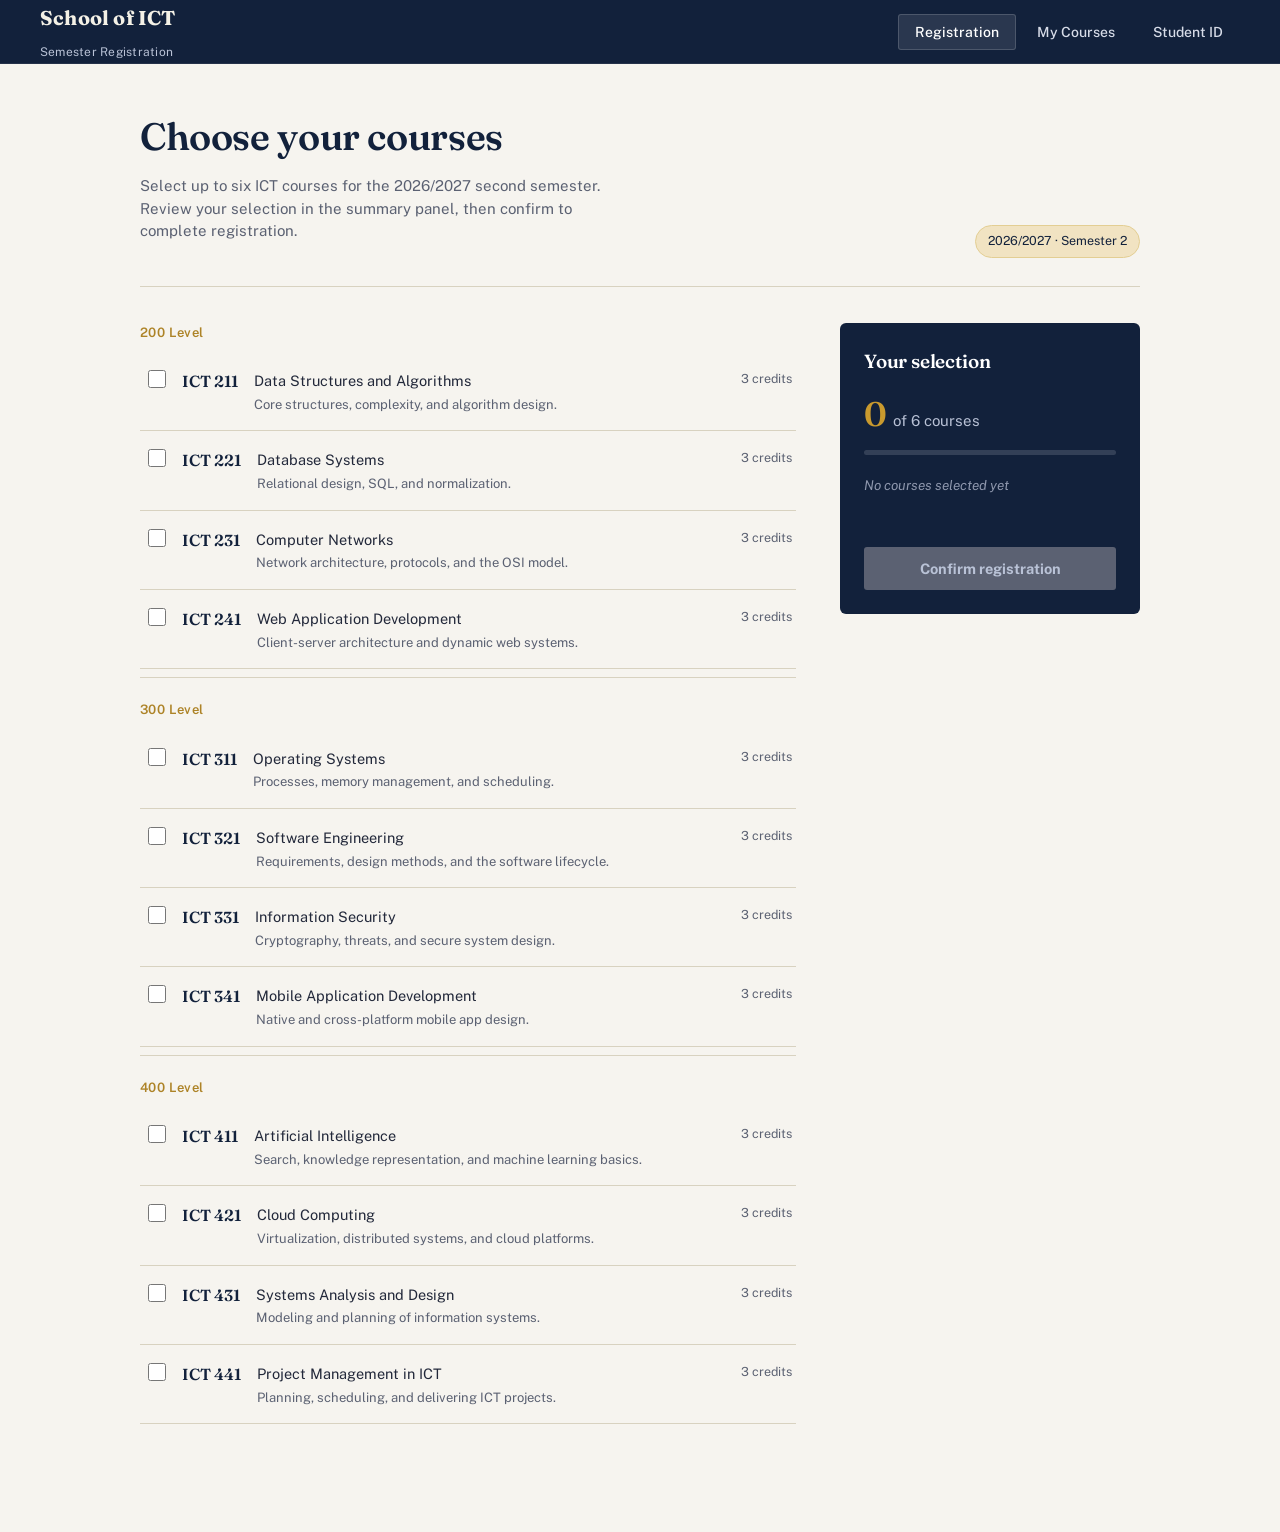
==== LAB1/register.html @ 0e57c7c4 "Add files via upload lab 1 files" ====
<!DOCTYPE html>
<html lang="en">

<head>
    <meta charset="UTF-8">
    <meta name="viewport" content="width=device-width, initial-scale=1.0">
    <title>Semester Registration · School of ICT</title>
    <link rel="preconnect" href="https://fonts.googleapis.com">
    <link rel="preconnect" href="https://fonts.gstatic.com" crossorigin>
    <link href="https://fonts.googleapis.com/css2?family=Fraunces:opsz,wght@9..144,400;9..144,500;9..144,600;9..144,700&family=Public+Sans:wght@400;500;600;700&display=swap" rel="stylesheet">
    <style>
        @import url("style.css");
    </style>
</head>

<body>

    <!-- TASKBAR -->
    <nav class="taskbar">
        <div class="brand">
            <span class="mark">School of ICT</span>
            <span class="tag">Semester Registration</span>
        </div>
        <div class="task-nav">
            <button class="task-btn active" id="navRegister" onclick="showRegistration()">Registration</button>
            <button class="task-btn" id="navCourses" onclick="openOverlay('coursesOverlay')">My Courses</button>
            <button class="task-btn" id="navStudent" onclick="openOverlay('studentOverlay')">Student ID</button>
        </div>
    </nav>

    <!-- CONFIRMATION BANNER -->
    <div class="banner" id="banner">
        <div class="banner-inner">
            <span class="banner-icon">&#10003;</span>
            <span class="banner-text" id="bannerText">Registration confirmed.</span>
            <button class="banner-close" onclick="hideBanner()" aria-label="Dismiss">&times;</button>
        </div>
    </div>

    <!-- MAIN PAGE -->
    <div class="page" id="registrationPage">
        <div class="intro">
            <div>
                <h1>Choose your courses</h1>
                <p>Select up to six ICT courses for the 2026/2027 second semester. Review your selection in the summary panel, then confirm to complete registration.</p>
            </div>
            <span class="term-pill">2026/2027 · Semester 2</span>
        </div>

        <div class="content-grid">
            <!-- COURSE LIST -->
            <div class="course-list" id="courseList">
                <!-- populated by JS -->
            </div>

            <!-- SIDEBAR -->
            <aside class="sidebar">
                <div class="summary-card">
                    <h2>Your selection</h2>
                    <div class="count-row"><span class="num" id="selCount">0</span><span class="of">of 6 courses</span></div>
                    <div class="progress-track">
                        <div class="progress-fill" id="progressFill"></div>
                    </div>
                    <ul class="selected-list" id="selectedList">
                        <li class="empty">No courses selected yet</li>
                    </ul>
                    <p class="limit-note" id="limitNote"></p>
                    <button class="confirm-btn" id="confirmBtn" disabled onclick="openConfirmOverlay()">Confirm registration</button>
                </div>
            </aside>
        </div>
    </div>

    <!-- CONFIRM-SELECTION OVERLAY -->
    <div class="overlay" id="confirmOverlay">
        <div class="overlay-panel">
            <button class="overlay-close" onclick="closeOverlay('confirmOverlay')" aria-label="Close">&times;</button>
            <div class="overlay-eyebrow">Review &amp; confirm</div>
            <h2>Are you sure about these courses?</h2>
            <p>Once confirmed, this becomes your registered course list for the semester.</p>
            <ul class="confirm-course-list" id="confirmList"></ul>
            <div class="overlay-actions">
                <button class="btn btn-ghost" onclick="closeOverlay('confirmOverlay')">Go back</button>
                <button class="btn btn-gold" onclick="finalizeRegistration()">Yes, register me</button>
            </div>
        </div>
    </div>

    <!-- REGISTERED-COURSES OVERLAY -->
    <div class="overlay" id="coursesOverlay">
        <div class="overlay-panel">
            <button class="overlay-close" onclick="closeOverlay('coursesOverlay')" aria-label="Close">&times;</button>
            <div class="overlay-eyebrow">My courses</div>
            <h2>Registered courses</h2>
            <div id="registeredCoursesBody"></div>
        </div>
    </div>

    <!-- STUDENT ID OVERLAY -->
    <div class="overlay" id="studentOverlay">
        <div class="overlay-panel">
            <button class="overlay-close" onclick="closeOverlay('studentOverlay')" aria-label="Close">&times;</button>
            <div class="overlay-eyebrow">Student ID</div>
            <div class="id-card">
                <div class="school">School of ICT &middot; 2026/2027</div>
                <div class="name">Gift Chitalu</div>
                <div class="num">Student No. 202308731</div>
                <div class="status-line" id="statusLine">
                    <span class="status-dot unreg" id="statusDot"></span>
                    <span id="statusText">Not yet registered for this semester</span>
                </div>
            </div>
            <p class="status-note" id="statusNote">Select your courses from the Registration tab, then confirm to complete registration.</p>
        </div>
    </div>

    <script src="script.js"></script>
</body>

</html>
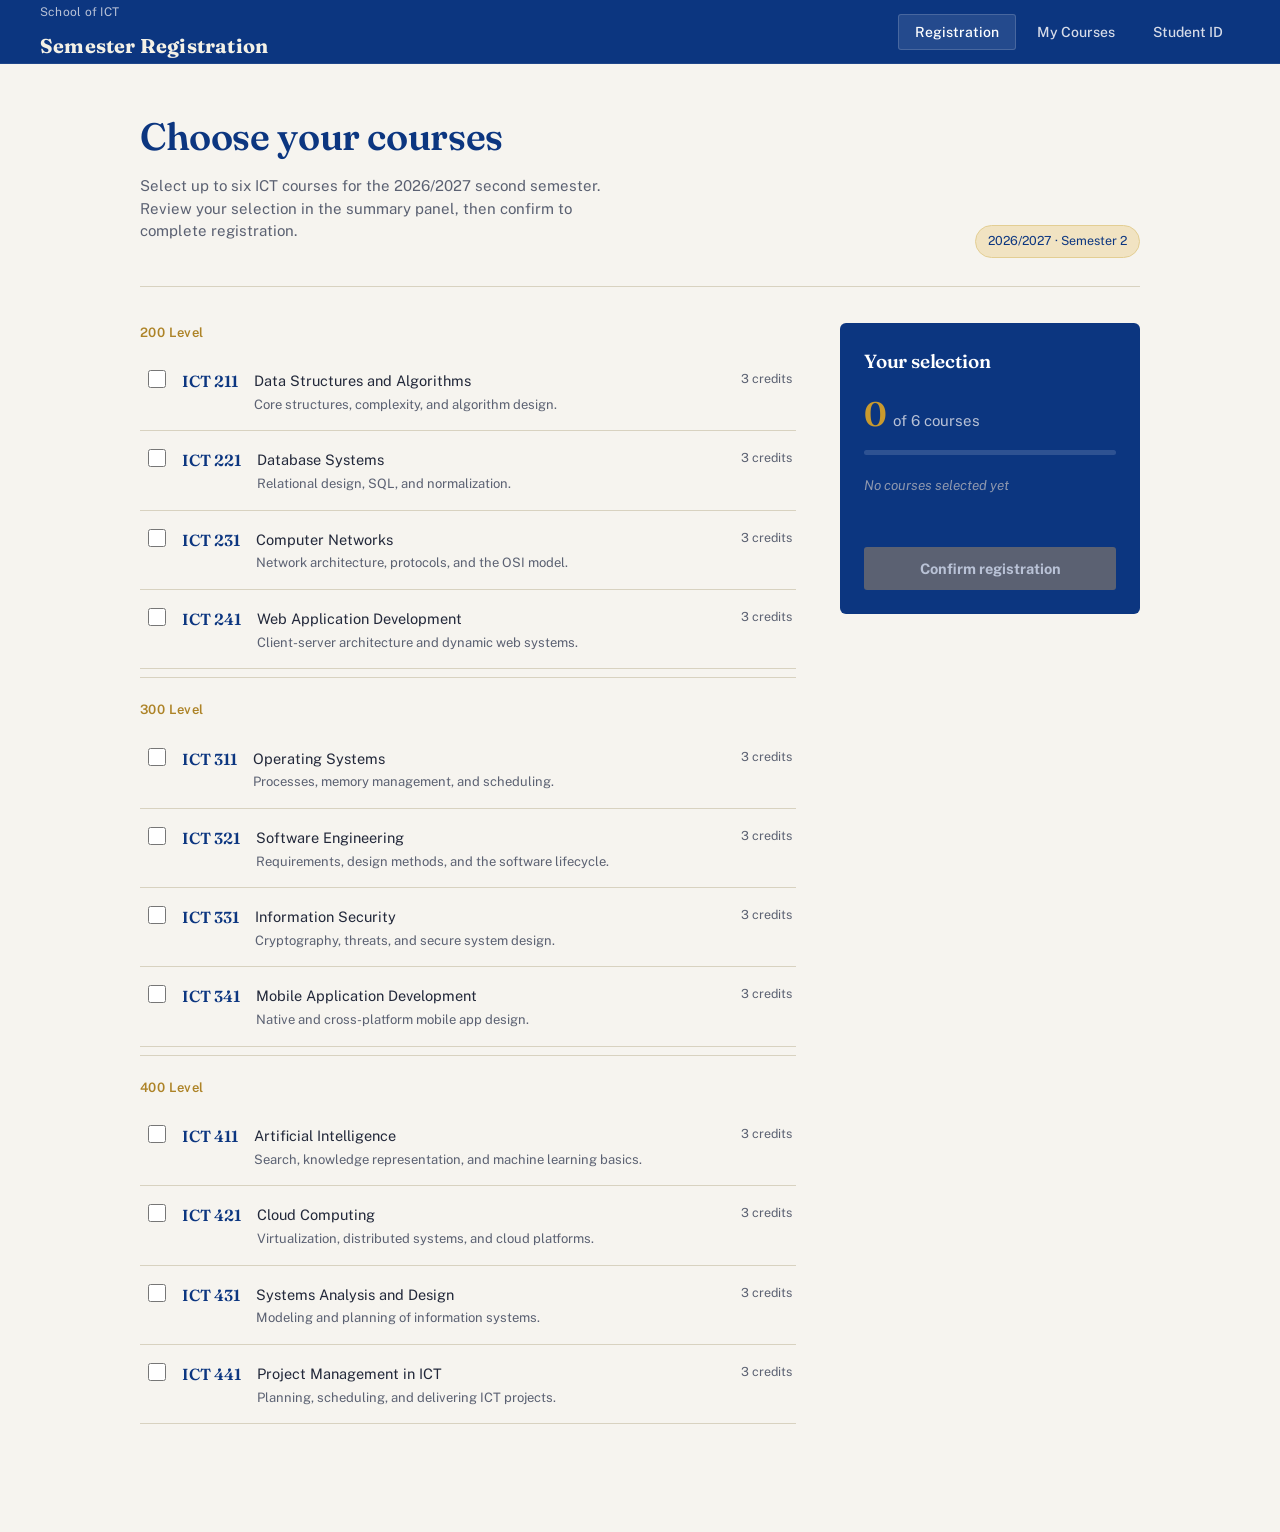
==== commit a455dc63: "Initial Commit" ====
--- a/LAB1/register.html
+++ b/LAB1/register.html
@@ -1,120 +1,120 @@
-<!DOCTYPE html>
-<html lang="en">
-
-<head>
-    <meta charset="UTF-8">
-    <meta name="viewport" content="width=device-width, initial-scale=1.0">
-    <title>Semester Registration · School of ICT</title>
-    <link rel="preconnect" href="https://fonts.googleapis.com">
-    <link rel="preconnect" href="https://fonts.gstatic.com" crossorigin>
-    <link href="https://fonts.googleapis.com/css2?family=Fraunces:opsz,wght@9..144,400;9..144,500;9..144,600;9..144,700&family=Public+Sans:wght@400;500;600;700&display=swap" rel="stylesheet">
-    <style>
-        @import url("style.css");
-    </style>
-</head>
-
-<body>
-
-    <!-- TASKBAR -->
-    <nav class="taskbar">
-        <div class="brand">
-            <span class="mark">School of ICT</span>
-            <span class="tag">Semester Registration</span>
-        </div>
-        <div class="task-nav">
-            <button class="task-btn active" id="navRegister" onclick="showRegistration()">Registration</button>
-            <button class="task-btn" id="navCourses" onclick="openOverlay('coursesOverlay')">My Courses</button>
-            <button class="task-btn" id="navStudent" onclick="openOverlay('studentOverlay')">Student ID</button>
-        </div>
-    </nav>
-
-    <!-- CONFIRMATION BANNER -->
-    <div class="banner" id="banner">
-        <div class="banner-inner">
-            <span class="banner-icon">&#10003;</span>
-            <span class="banner-text" id="bannerText">Registration confirmed.</span>
-            <button class="banner-close" onclick="hideBanner()" aria-label="Dismiss">&times;</button>
-        </div>
-    </div>
-
-    <!-- MAIN PAGE -->
-    <div class="page" id="registrationPage">
-        <div class="intro">
-            <div>
-                <h1>Choose your courses</h1>
-                <p>Select up to six ICT courses for the 2026/2027 second semester. Review your selection in the summary panel, then confirm to complete registration.</p>
-            </div>
-            <span class="term-pill">2026/2027 · Semester 2</span>
-        </div>
-
-        <div class="content-grid">
-            <!-- COURSE LIST -->
-            <div class="course-list" id="courseList">
-                <!-- populated by JS -->
-            </div>
-
-            <!-- SIDEBAR -->
-            <aside class="sidebar">
-                <div class="summary-card">
-                    <h2>Your selection</h2>
-                    <div class="count-row"><span class="num" id="selCount">0</span><span class="of">of 6 courses</span></div>
-                    <div class="progress-track">
-                        <div class="progress-fill" id="progressFill"></div>
-                    </div>
-                    <ul class="selected-list" id="selectedList">
-                        <li class="empty">No courses selected yet</li>
-                    </ul>
-                    <p class="limit-note" id="limitNote"></p>
-                    <button class="confirm-btn" id="confirmBtn" disabled onclick="openConfirmOverlay()">Confirm registration</button>
-                </div>
-            </aside>
-        </div>
-    </div>
-
-    <!-- CONFIRM-SELECTION OVERLAY -->
-    <div class="overlay" id="confirmOverlay">
-        <div class="overlay-panel">
-            <button class="overlay-close" onclick="closeOverlay('confirmOverlay')" aria-label="Close">&times;</button>
-            <div class="overlay-eyebrow">Review &amp; confirm</div>
-            <h2>Are you sure about these courses?</h2>
-            <p>Once confirmed, this becomes your registered course list for the semester.</p>
-            <ul class="confirm-course-list" id="confirmList"></ul>
-            <div class="overlay-actions">
-                <button class="btn btn-ghost" onclick="closeOverlay('confirmOverlay')">Go back</button>
-                <button class="btn btn-gold" onclick="finalizeRegistration()">Yes, register me</button>
-            </div>
-        </div>
-    </div>
-
-    <!-- REGISTERED-COURSES OVERLAY -->
-    <div class="overlay" id="coursesOverlay">
-        <div class="overlay-panel">
-            <button class="overlay-close" onclick="closeOverlay('coursesOverlay')" aria-label="Close">&times;</button>
-            <div class="overlay-eyebrow">My courses</div>
-            <h2>Registered courses</h2>
-            <div id="registeredCoursesBody"></div>
-        </div>
-    </div>
-
-    <!-- STUDENT ID OVERLAY -->
-    <div class="overlay" id="studentOverlay">
-        <div class="overlay-panel">
-            <button class="overlay-close" onclick="closeOverlay('studentOverlay')" aria-label="Close">&times;</button>
-            <div class="overlay-eyebrow">Student ID</div>
-            <div class="id-card">
-                <div class="school">School of ICT &middot; 2026/2027</div>
-                <div class="name">Gift Chitalu</div>
-                <div class="num">Student No. 202308731</div>
-                <div class="status-line" id="statusLine">
-                    <span class="status-dot unreg" id="statusDot"></span>
-                    <span id="statusText">Not yet registered for this semester</span>
-                </div>
-            </div>
-            <p class="status-note" id="statusNote">Select your courses from the Registration tab, then confirm to complete registration.</p>
-        </div>
-    </div>
-
-    <script src="script.js"></script>
-</body>
-
+<!DOCTYPE html>
+<html lang="en">
+
+<head>
+    <meta charset="UTF-8">
+    <meta name="viewport" content="width=device-width, initial-scale=1.0">
+    <title>Semester Registration · School of ICT</title>
+    <link rel="preconnect" href="https://fonts.googleapis.com">
+    <link rel="preconnect" href="https://fonts.gstatic.com" crossorigin>
+    <link href="https://fonts.googleapis.com/css2?family=Fraunces:opsz,wght@9..144,400;9..144,500;9..144,600;9..144,700&family=Public+Sans:wght@400;500;600;700&display=swap" rel="stylesheet">
+    <style>
+        @import url("style.css");
+    </style>
+</head>
+
+<body>
+
+    <!-- TASKBAR -->
+    <nav class="taskbar">
+        <div class="brand">
+            <span class="mark">School of ICT</span>
+            <span class="tag">Semester Registration</span>
+        </div>
+        <div class="task-nav">
+            <button class="task-btn active" id="navRegister" onclick="showRegistration()">Registration</button>
+            <button class="task-btn" id="navCourses" onclick="openOverlay('coursesOverlay')">My Courses</button>
+            <button class="task-btn" id="navStudent" onclick="openOverlay('studentOverlay')">Student ID</button>
+        </div>
+    </nav>
+
+    <!-- CONFIRMATION BANNER -->
+    <div class="banner" id="banner">
+        <div class="banner-inner">
+            <span class="banner-icon">&#10003;</span>
+            <span class="banner-text" id="bannerText">Registration confirmed.</span>
+            <button class="banner-close" onclick="hideBanner()" aria-label="Dismiss">&times;</button>
+        </div>
+    </div>
+
+    <!-- MAIN PAGE -->
+    <div class="page" id="registrationPage">
+        <div class="intro">
+            <div>
+                <h1>Choose your courses</h1>
+                <p>Select up to six ICT courses for the 2026/2027 second semester. Review your selection in the summary panel, then confirm to complete registration.</p>
+            </div>
+            <span class="term-pill">2026/2027 · Semester 2</span>
+        </div>
+
+        <div class="content-grid">
+            <!-- COURSE LIST -->
+            <div class="course-list" id="courseList">
+                <!-- populated by JS -->
+            </div>
+
+            <!-- SIDEBAR -->
+            <aside class="sidebar">
+                <div class="summary-card">
+                    <h2>Your selection</h2>
+                    <div class="count-row"><span class="num" id="selCount">0</span><span class="of">of 6 courses</span></div>
+                    <div class="progress-track">
+                        <div class="progress-fill" id="progressFill"></div>
+                    </div>
+                    <ul class="selected-list" id="selectedList">
+                        <li class="empty">No courses selected yet</li>
+                    </ul>
+                    <p class="limit-note" id="limitNote"></p>
+                    <button class="confirm-btn" id="confirmBtn" disabled onclick="openConfirmOverlay()">Confirm registration</button>
+                </div>
+            </aside>
+        </div>
+    </div>
+
+    <!-- CONFIRM-SELECTION OVERLAY -->
+    <div class="overlay" id="confirmOverlay">
+        <div class="overlay-panel">
+            <button class="overlay-close" onclick="closeOverlay('confirmOverlay')" aria-label="Close">&times;</button>
+            <div class="overlay-eyebrow">Review &amp; confirm</div>
+            <h2>Are you sure about these courses?</h2>
+            <p>Once confirmed, this becomes your registered course list for the semester.</p>
+            <ul class="confirm-course-list" id="confirmList"></ul>
+            <div class="overlay-actions">
+                <button class="btn btn-ghost" onclick="closeOverlay('confirmOverlay')">Go back</button>
+                <button class="btn btn-gold" onclick="finalizeRegistration()">Yes, register me</button>
+            </div>
+        </div>
+    </div>
+
+    <!-- REGISTERED-COURSES OVERLAY -->
+    <div class="overlay" id="coursesOverlay">
+        <div class="overlay-panel">
+            <button class="overlay-close" onclick="closeOverlay('coursesOverlay')" aria-label="Close">&times;</button>
+            <div class="overlay-eyebrow">My courses</div>
+            <h2>Registered courses</h2>
+            <div id="registeredCoursesBody"></div>
+        </div>
+    </div>
+
+    <!-- STUDENT ID OVERLAY -->
+    <div class="overlay" id="studentOverlay">
+        <div class="overlay-panel">
+            <button class="overlay-close" onclick="closeOverlay('studentOverlay')" aria-label="Close">&times;</button>
+            <div class="overlay-eyebrow">Student ID</div>
+            <div class="id-card">
+                <div class="school">School of ICT &middot; 2026/2027</div>
+                <div class="name">Gift Chitalu</div>
+                <div class="num">Student No. 202308731</div>
+                <div class="status-line" id="statusLine">
+                    <span class="status-dot unreg" id="statusDot"></span>
+                    <span id="statusText">Not yet registered for this semester</span>
+                </div>
+            </div>
+            <p class="status-note" id="statusNote">Select your courses from the Registration tab, then confirm to complete registration.</p>
+        </div>
+    </div>
+
+    <script src="script.js"></script>
+</body>
+
 </html>
